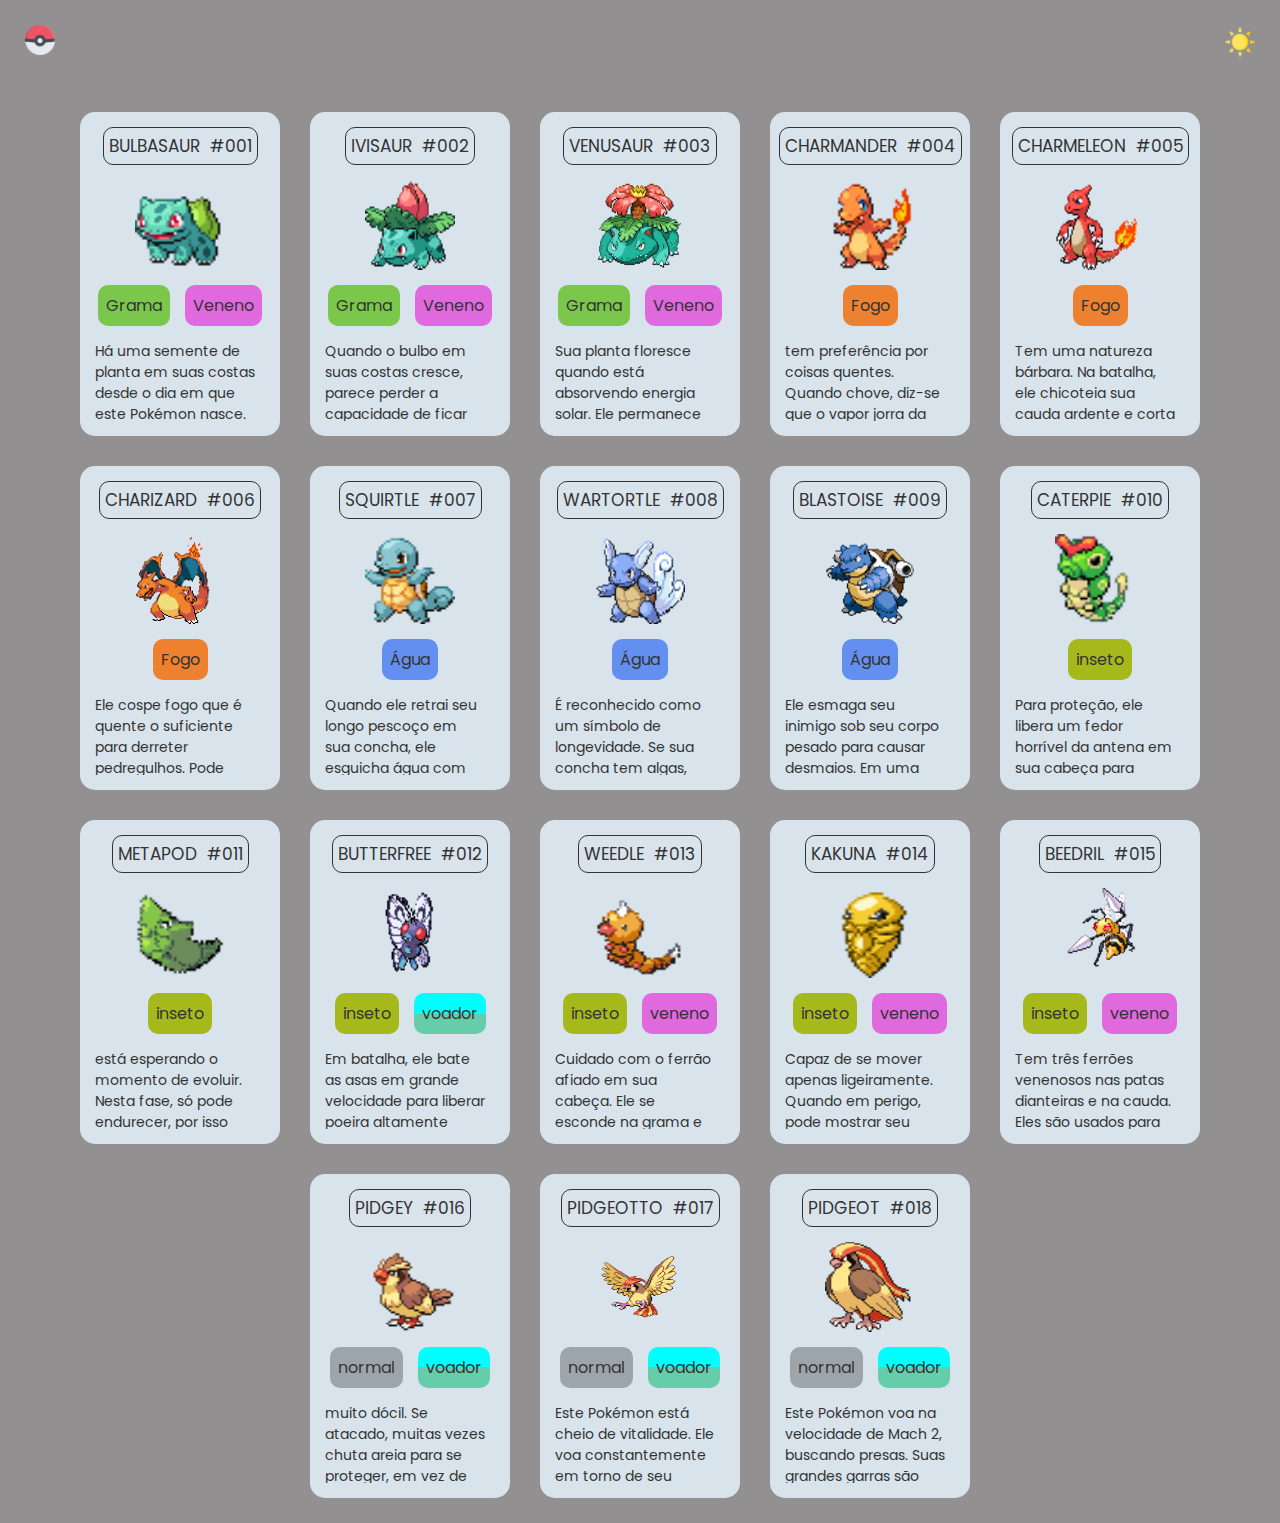
==== index.html @ 4001fbc0 "Add files via upload" ====
<!DOCTYPE html>
<html lang="en">

<head>
    <meta charset="UTF-8">
    <meta http-equiv="X-UA-Compatible" content="IE=edge">
    <meta name="viewport" content="width=device-width, initial-scale=1.0">
    <title>Listagem Pokémon - Semana do Zero ao Programador</title>

    <link rel="preconnect" href="https://fonts.googleapis.com">
    <link rel="preconnect" href="https://fonts.gstatic.com" crossorigin>
    <link href="https://fonts.googleapis.com/css2?family=Poppins:wght@300;500;800&display=swap" rel="stylesheet">

    <link rel="stylesheet" href="./src/css/reset.css">
    <link rel="stylesheet" href="./src/css/estilos.css">
    <link rel="stylesheet" href="./src/css/scrollbar.css">
</head>

<body>
    <header>
        <a href="#">
            <img src="./src/imagens/pokeball.png" alt="pokebola" class="logo" />
        </a>
        <button id="botao-alterar-tema">
            <img src="./src/imagens/sun.png" alt="imagem do sol" class="imagem-botao" />
        </button>
    </header>
    <main>
        <ul class="listagem-pokemon">
            <li class="cartao-pokemon">
                <div class="informacoes">
                    <span>Bulbasaur</span>
                    <span>#001</span>
                </div>

                <img src="./src/imagens/bulbasaur.gif" alt="Bulbasaur" class="gif">
                <ul class="tipos">
                    <li class="tipo grama">Grama</li>
                    <li class="tipo veneno">Veneno</li>
                </ul>
                <p class="descricao">Há uma semente de planta em suas costas desde o dia em que este Pokémon nasce. A
                    semente cresce lentamente.</p>

            <li class="cartao-pokemon">
                <div class="informacoes">
                    <span>Ivisaur</span>
                    <span>#002</span>
                </div>

                <img src="./src/imagens/ivysaur.gif" alt="Ivisarur.gif" class="gif">
                <ul class="tipos">
                    <li class="tipo grama">Grama</li>
                    <li class="tipo veneno">Veneno</li>
                </ul>
                <p class="descricao">Quando o bulbo em suas costas cresce, parece perder a capacidade de ficar de pé em
                    suas patas traseiras. </p>

            <li class="cartao-pokemon">
                <div class="informacoes">
                    <span>Venusaur</span>
                    <span>#003</span>
                </div>

                <img src="./src/imagens/venusaur.gif" alt="Venusaur" class="gif">
                <ul class="tipos">
                    <li class="tipo grama">Grama</li>
                    <li class="tipo veneno">Veneno</li>
                </ul>
                <p class="descricao">Sua planta floresce quando está absorvendo energia solar. Ele permanece em
                    movimento para buscar a luz solar</p>

            <li class="cartao-pokemon">
                <div class="informacoes">
                    <span>Charmander</span>
                    <span>#004</span>
                </div>

                <img src="./src/imagens/charmander.gif" alt="Charmander" class="gif">
                <ul class="tipos">
                    <li class="tipo fogo">Fogo</li>
                </ul>
                <p class="descricao">tem preferência por coisas quentes. Quando chove, diz-se que o vapor jorra da ponta
                    de sua cauda. </p>


            <li class="cartao-pokemon">
                <div class="informacoes">
                    <span>Charmeleon</span>
                    <span>#005</span>
                </div>

                <img src="./src/imagens/charmeleon.gif" alt="charmeleon" class="gif">
                <ul class="tipos">
                    <li class="tipo fogo">Fogo</li>
                </ul>
                <p class="descricao">Tem uma natureza bárbara. Na batalha, ele chicoteia sua cauda ardente e corta com
                    garras afiadas.</p>

            <li class="cartao-pokemon">
                <div class="informacoes">
                    <span>Charizard</span>
                    <span>#006</span>
                </div>

                <img src="./src/imagens/charizard.gif" alt="Charizard" class="gif">
                <ul class="tipos">
                    <li class="tipo fogo">Fogo</li>
                </ul>
                <p class="descricao">Ele cospe fogo que é quente o suficiente para derreter pedregulhos. Pode causar
                    incêndios florestais soprando chamas.

                </p>

            <li class="cartao-pokemon">
                <div class="informacoes">
                    <span>Squirtle</span>
                    <span>#007</span>
                </div>

                <img src="./src/imagens/squirtle.gif" alt="squirtle" class="gif">
                <ul class="tipos">
                    <li class="tipo agua">Água</li>
                </ul>
                <p class="descricao">Quando ele retrai seu longo pescoço em sua concha, ele esguicha água com força
                    vigorosa.

                </p>

            <li class="cartao-pokemon">
                <div class="informacoes">
                    <span>Wartortle</span>
                    <span>#008</span>
                </div>

                <img src="./src/imagens/wartortle.gif" alt="wartortle" class="gif">
                <ul class="tipos">
                    <li class="tipo agua">Água</li>
                </ul>
                <p class="descricao">É reconhecido como um símbolo de longevidade. Se sua concha tem algas, esse
                    Wartortle é muito antigo.

                </p>

            <li class="cartao-pokemon">
                <div class="informacoes">
                    <span>Blastoise</span>
                    <span>#009</span>
                </div>

                <img src="./src/imagens/blastoise.gif" alt="blastoise" class="gif">
                <ul class="tipos">
                    <li class="tipo agua">Água</li>
                </ul>
                <p class="descricao">Ele esmaga seu inimigo sob seu corpo pesado para causar desmaios. Em uma pitada,
                    ele se retirará dentro de sua concha.

                </p>

            <li class="cartao-pokemon">
                <div class="informacoes">
                    <span>Caterpie</span>
                    <span>#010</span>
                </div>

                <img src="./src/imagens/caterpie.gif" alt="caterpie" class="gif">
                <ul class="tipos">
                    <li class="tipo inseto">inseto</li>
                </ul>
                <p class="descricao">Para proteção, ele libera um fedor horrível da antena em sua cabeça para afastar os
                    inimigos.</p>

            <li class="cartao-pokemon">
                <div class="informacoes">
                    <span>Metapod</span>
                    <span>#011</span>
                </div>

                <img src="./src/imagens/metapod.gif" alt="metapod" class="gif">
                <ul class="tipos">
                    <li class="tipo inseto">inseto</li>
                </ul>
                <p class="descricao">está esperando o momento de evoluir. Nesta fase, só pode endurecer, por isso
                    permanece imóvel para evitar o ataque.</p>

            <li class="cartao-pokemon">
                <div class="informacoes">
                    <span>Butterfree</span>
                    <span>#012</span>
                </div>

                <img src="./src/imagens/butterfree.gif" alt="butterfree" class="gif">
                <ul class="tipos">
                    <li class="tipo inseto">inseto</li>
                    <li class="tipo voador">voador</li>
                </ul>
                <p class="descricao">Em batalha, ele bate as asas em grande velocidade para liberar poeira altamente
                    tóxica no ar.</p>

            <li class="cartao-pokemon">
                <div class="informacoes">
                    <span>Weedle</span>
                    <span>#013</span>
                </div>

                <img src="./src/imagens/weedle.gif" alt="weedle" class="gif">
                <ul class="tipos">
                    <li class="tipo inseto">inseto</li>
                    <li class="tipo veneno">veneno</li>
                </ul>
                <p class="descricao">Cuidado com o ferrão afiado em sua cabeça. Ele se esconde na grama e nos arbustos
                    onde come folhas.</p>

            <li class="cartao-pokemon">
                <div class="informacoes">
                    <span>Kakuna</span>
                    <span>#014</span>
                </div>

                <img src="./src/imagens/kakuna.gif" alt="kakuna" class="gif">
                <ul class="tipos">
                    <li class="tipo inseto">inseto</li>
                    <li class="tipo veneno">veneno</li>
                </ul>
                <p class="descricao">Capaz de se mover apenas ligeiramente. Quando em perigo, pode mostrar seu ferrão e
                    envenenar seu inimigo.</p>

            <li class="cartao-pokemon">
                <div class="informacoes">
                    <span>beedril</span>
                    <span>#015</span>
                </div>

                <img src="./src/imagens/beedrill.gif" alt="beedril" class="gif">
                <ul class="tipos">
                    <li class="tipo inseto">inseto</li>
                    <li class="tipo veneno">veneno</li>
                </ul>
                <p class="descricao">Tem três ferrões venenosos nas patas dianteiras e na cauda. Eles são usados ​​para
                    espetar seu inimigo repetidamente.</p>

            <li class="cartao-pokemon">
                <div class="informacoes">
                    <span>Pidgey</span>
                    <span>#016</span>
                </div>

                <img src="./src/imagens/pidgey.gif" alt="pidgey" class="gif">
                <ul class="tipos">
                    <li class="tipo normal">normal</li>
                    <li class="tipo voador">voador</li>
                </ul>
                <p class="descricao">muito dócil. Se atacado, muitas vezes chuta areia para se proteger, em vez de
                    revidar.</p>

            <li class="cartao-pokemon">
                <div class="informacoes">
                    <span>Pidgeotto</span>
                    <span>#017</span>
                </div>

                <img src="./src/imagens/pidgeotto.gif" alt="pidgeotto" class="gif">
                <ul class="tipos">
                    <li class="tipo normal">normal</li>
                    <li class="tipo voador">voador</li>
                </ul>
                <p class="descricao">Este Pokémon está cheio de vitalidade. Ele voa constantemente em torno de seu
                    grande território em busca de presas.</p>

            <li class="cartao-pokemon">
                <div class="informacoes">
                    <span>Pidgeot</span>
                    <span>#018</span>
                </div>

                <img src="./src/imagens/pidgeot.gif" alt="pidgeot" class="gif">
                <ul class="tipos">
                    <li class="tipo normal">normal</li>
                    <li class="tipo voador">voador</li>
                </ul>
                <p class="descricao">Este Pokémon voa na velocidade de Mach 2, buscando presas. Suas grandes garras são temidas como armas perversas.</p>
                





            </li>
        </ul>
    </main>
    <script src="./src/js/index.js"></script>
</body>

</html>
---- src/css/estilos.css ----
body {
    font-family:'Poppins', sans-serif;
    max-width: 1280px;
    margin: 0 auto;
    background-color: #5e5b5bad;
    color: #333333;
}

body.modo-escuro {
    background-color: #212121;
    color: #f5f5f5
}

header {
    display: flex;
    justify-content: space-between;
    padding: 25px;
}

header .logo,
header .imagem-botao {
    width: 30px;
    transition: 0.2s ease-in-out;
}

header #botao-alterar-tema {
    background: none;
    border: none;
}

header .logo:hover,
header .imagem-botao:hover,
main .cartao-pokemon:hover {
    transform: scale(1.05);
    cursor: pointer;
}

main {
    padding: 25px;
}

main .listagem-pokemon {
    display: flex;
    flex-wrap: wrap;
    gap: 30px;
    justify-content: center;
}

main .cartao-pokemon {
    background-color: #d8e3ec;
    width: 200px;
    padding: 15px;
    display: flex;
    flex-direction: column;
    align-items: center;
    gap: 15px;
    border-radius: 15px;
    transition: 0.2s ease-in-out;
}

main .cartao-pokemon:hover {
    background-color: #96d9d6;
}

.modo-escuro .cartao-pokemon {
    background-color: #a8a8a8;
}

main .cartao-pokemon .informacoes {
    display: flex;
    justify-content: space-between;
    border: 1px solid #333333;
    border-radius: 10px;
}

main .cartao-pokemon .informacoes span {
    padding: 5px;
    text-transform: uppercase;
    font-size: 17px;
}

main .cartao-pokemon .gif {
    width: 90px;
    height: 90px;
}

main .cartao-pokemon .tipos {
    display: flex;
    gap: 15px;
}

main .cartao-pokemon .tipo {
    padding: 8px;
    border-radius: 10px;
}

.grama{
    background-color: #7ac74c;
}

.veneno{
    background-color: #df67ddfb;
}

.fogo {
    background-color: #ee8130;
}

.agua{
    background-color: #6390f0;
}

.inseto{
    background-color: #a6b91a;
}

.voador {
    background-image:linear-gradient( 0deg, #66cdaa 50%, #00ffff 0%) ;
}


.normal{
    background-color: #46464765;
}


main .descricao{
    max-height: 80px;
    overflow-y: scroll;
    font-size: 14px;
    padding-right: 10px;
}
---- src/css/scrollbar.css ----
/* ===== Scrollbar CSS ===== */

*::-webkit-scrollbar {
    width: 12px;
  }

  *::-webkit-scrollbar-track {
    background: #f1e9e9;
  }

  *::-webkit-scrollbar-thumb {
    background-color: #582965;
    border-radius: 10px;
    border: 3px solid #ffffff;
  }
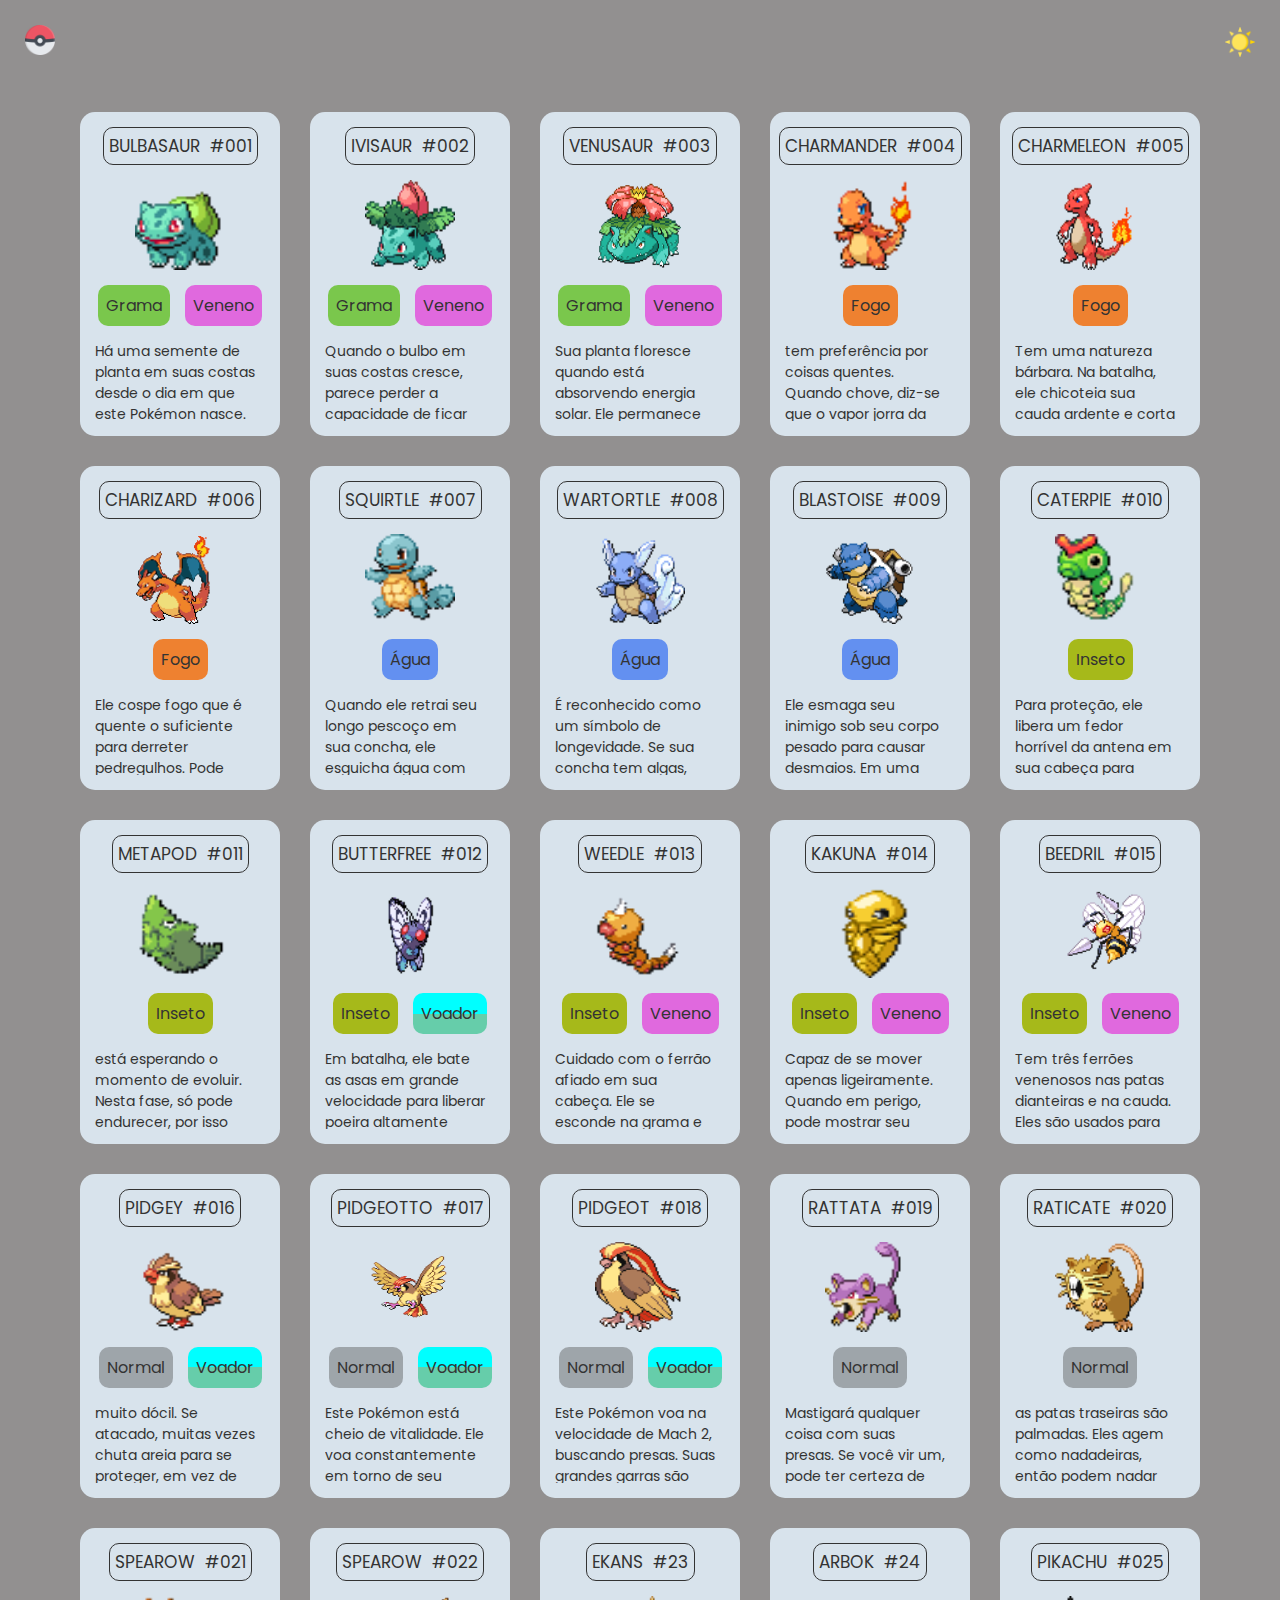
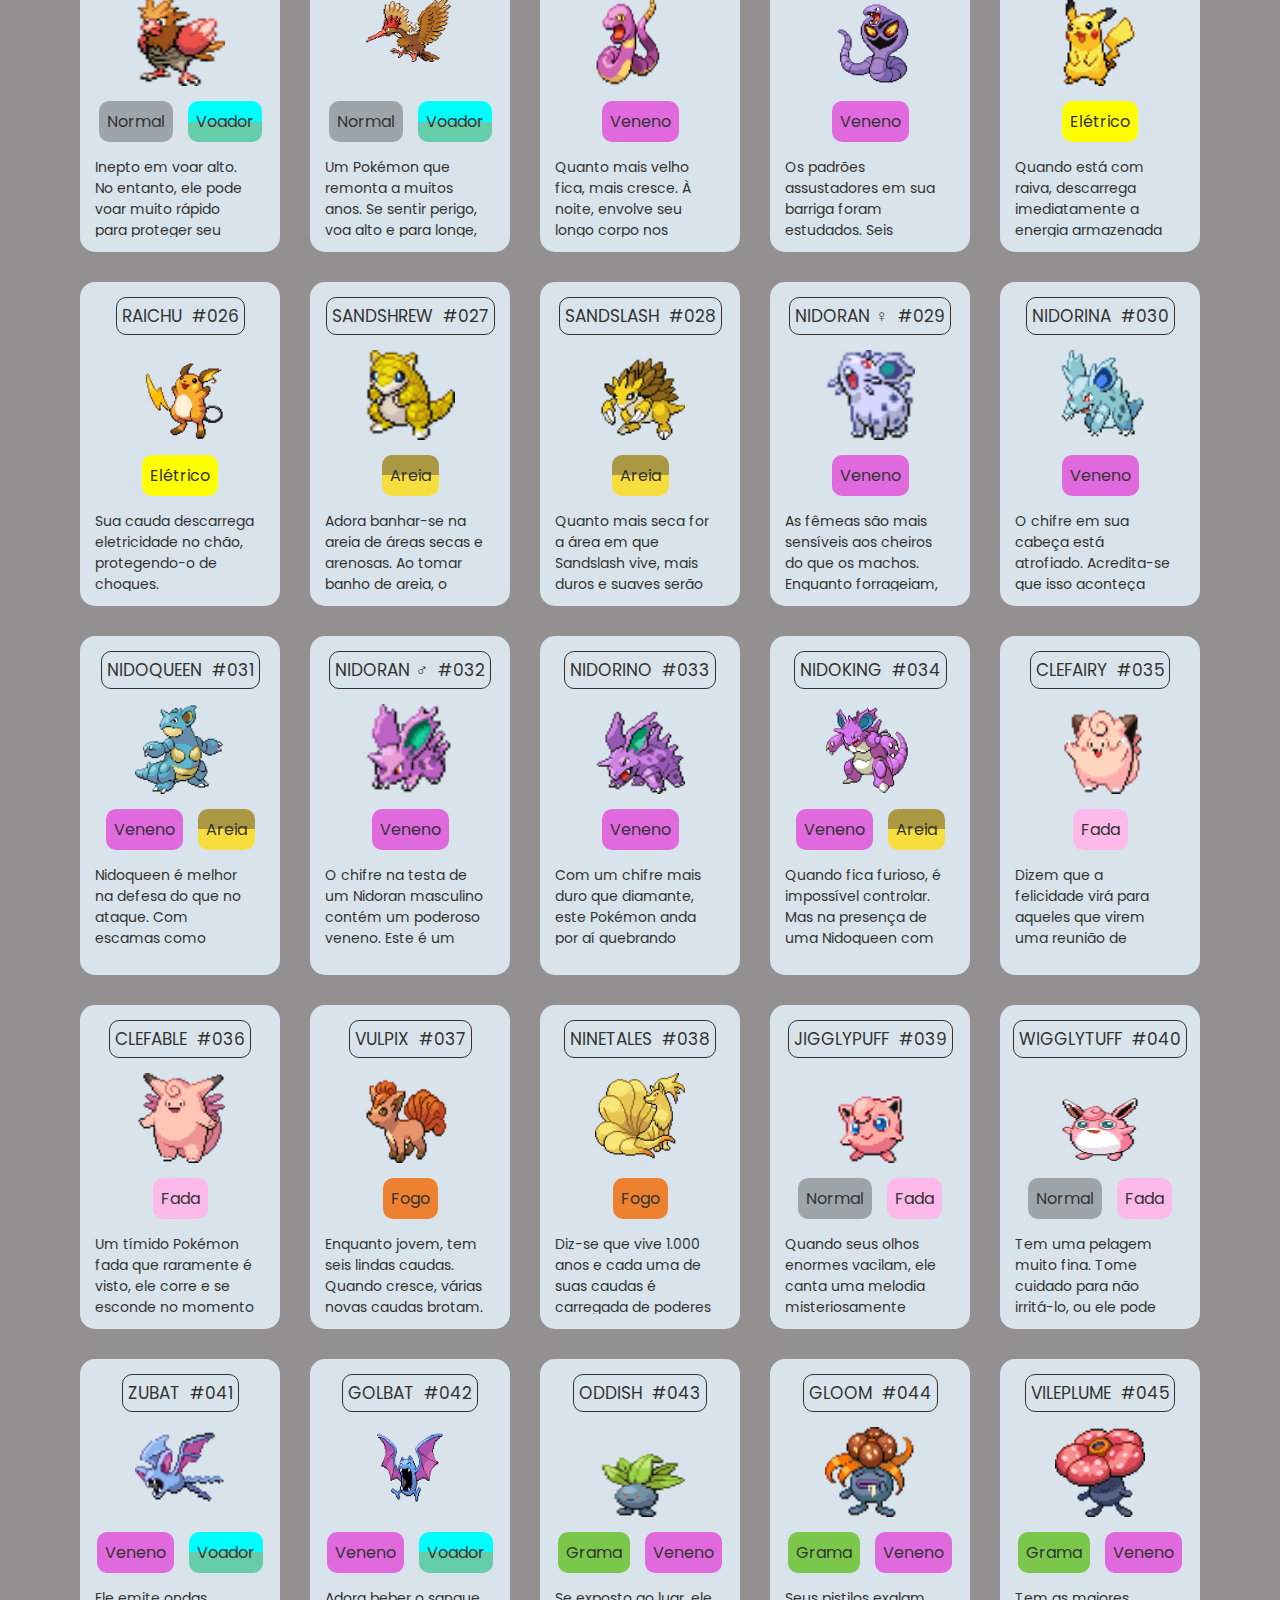
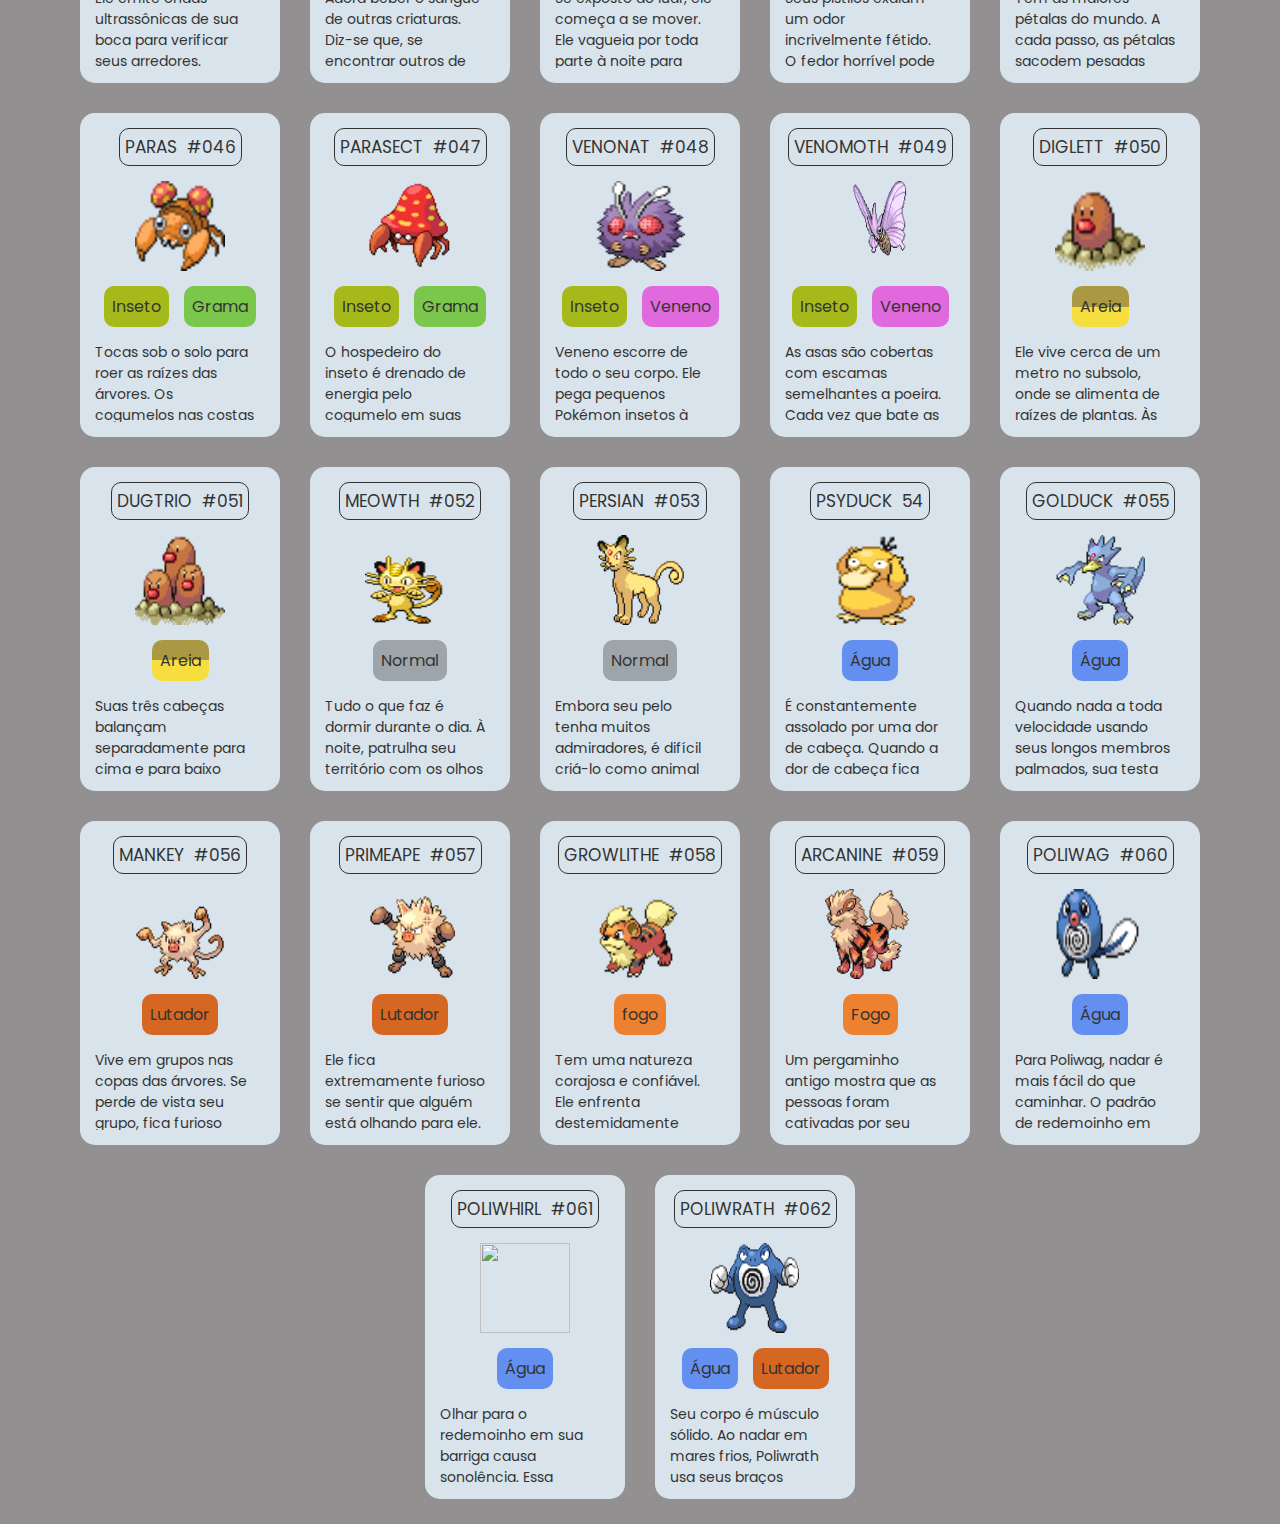
==== commit 8da606ce: "Add files via upload" ====
--- a/index.html
+++ b/index.html
@@ -164,7 +164,7 @@
 
                 <img src="./src/imagens/caterpie.gif" alt="caterpie" class="gif">
                 <ul class="tipos">
-                    <li class="tipo inseto">inseto</li>
+                    <li class="tipo inseto">Inseto</li>
                 </ul>
                 <p class="descricao">Para proteção, ele libera um fedor horrível da antena em sua cabeça para afastar os
                     inimigos.</p>
@@ -177,7 +177,7 @@
 
                 <img src="./src/imagens/metapod.gif" alt="metapod" class="gif">
                 <ul class="tipos">
-                    <li class="tipo inseto">inseto</li>
+                    <li class="tipo inseto">Inseto</li>
                 </ul>
                 <p class="descricao">está esperando o momento de evoluir. Nesta fase, só pode endurecer, por isso
                     permanece imóvel para evitar o ataque.</p>
@@ -190,8 +190,8 @@
 
                 <img src="./src/imagens/butterfree.gif" alt="butterfree" class="gif">
                 <ul class="tipos">
-                    <li class="tipo inseto">inseto</li>
-                    <li class="tipo voador">voador</li>
+                    <li class="tipo inseto">Inseto</li>
+                    <li class="tipo voador">Voador</li>
                 </ul>
                 <p class="descricao">Em batalha, ele bate as asas em grande velocidade para liberar poeira altamente
                     tóxica no ar.</p>
@@ -204,8 +204,8 @@
 
                 <img src="./src/imagens/weedle.gif" alt="weedle" class="gif">
                 <ul class="tipos">
-                    <li class="tipo inseto">inseto</li>
-                    <li class="tipo veneno">veneno</li>
+                    <li class="tipo inseto">Inseto</li>
+                    <li class="tipo veneno">Veneno</li>
                 </ul>
                 <p class="descricao">Cuidado com o ferrão afiado em sua cabeça. Ele se esconde na grama e nos arbustos
                     onde come folhas.</p>
@@ -218,8 +218,8 @@
 
                 <img src="./src/imagens/kakuna.gif" alt="kakuna" class="gif">
                 <ul class="tipos">
-                    <li class="tipo inseto">inseto</li>
-                    <li class="tipo veneno">veneno</li>
+                    <li class="tipo inseto">Inseto</li>
+                    <li class="tipo veneno">Veneno</li>
                 </ul>
                 <p class="descricao">Capaz de se mover apenas ligeiramente. Quando em perigo, pode mostrar seu ferrão e
                     envenenar seu inimigo.</p>
@@ -232,8 +232,8 @@
 
                 <img src="./src/imagens/beedrill.gif" alt="beedril" class="gif">
                 <ul class="tipos">
-                    <li class="tipo inseto">inseto</li>
-                    <li class="tipo veneno">veneno</li>
+                    <li class="tipo inseto">Inseto</li>
+                    <li class="tipo veneno">Veneno</li>
                 </ul>
                 <p class="descricao">Tem três ferrões venenosos nas patas dianteiras e na cauda. Eles são usados ​​para
                     espetar seu inimigo repetidamente.</p>
@@ -246,8 +246,8 @@
 
                 <img src="./src/imagens/pidgey.gif" alt="pidgey" class="gif">
                 <ul class="tipos">
-                    <li class="tipo normal">normal</li>
-                    <li class="tipo voador">voador</li>
+                    <li class="tipo normal">Normal</li>
+                    <li class="tipo voador">Voador</li>
                 </ul>
                 <p class="descricao">muito dócil. Se atacado, muitas vezes chuta areia para se proteger, em vez de
                     revidar.</p>
@@ -260,8 +260,8 @@
 
                 <img src="./src/imagens/pidgeotto.gif" alt="pidgeotto" class="gif">
                 <ul class="tipos">
-                    <li class="tipo normal">normal</li>
-                    <li class="tipo voador">voador</li>
+                    <li class="tipo normal">Normal</li>
+                    <li class="tipo voador">Voador</li>
                 </ul>
                 <p class="descricao">Este Pokémon está cheio de vitalidade. Ele voa constantemente em torno de seu
                     grande território em busca de presas.</p>
@@ -274,16 +274,602 @@
 
                 <img src="./src/imagens/pidgeot.gif" alt="pidgeot" class="gif">
                 <ul class="tipos">
-                    <li class="tipo normal">normal</li>
-                    <li class="tipo voador">voador</li>
-                </ul>
-                <p class="descricao">Este Pokémon voa na velocidade de Mach 2, buscando presas. Suas grandes garras são temidas como armas perversas.</p>
-                
-
-
-
-
-
+                    <li class="tipo normal">Normal</li>
+                    <li class="tipo voador">Voador</li>
+                </ul>
+                <p class="descricao">Este Pokémon voa na velocidade de Mach 2, buscando presas. Suas grandes garras são
+                    temidas como armas perversas.</p>
+
+            <li class="cartao-pokemon">
+                <div class="informacoes">
+                    <span>Rattata</span>
+                    <span>#019</span>
+                </div>
+
+                <img src="./src/imagens/rattata.gif" alt="Rattata" class="gif">
+                <ul class="tipos">
+                    <li class="tipo normal">Normal</li>
+                </ul>
+                <p class="descricao">Mastigará qualquer coisa com suas presas. Se você vir um, pode ter certeza de que
+                    mais 40 vivem na área.</p>
+
+            <li class="cartao-pokemon">
+                <div class="informacoes">
+                    <span>Raticate</span>
+                    <span>#020</span>
+                </div>
+
+                <img src="./src/imagens/raticate.gif" alt="Raticate" class="gif">
+                <ul class="tipos">
+                    <li class="tipo normal">Normal</li>
+                </ul>
+                <p class="descricao">as patas traseiras são palmadas. Eles agem como nadadeiras, então podem nadar em
+                    rios e caçar presas.
+                </p>
+
+            <li class="cartao-pokemon">
+                <div class="informacoes">
+                    <span>spearow</span>
+                    <span>#021</span>
+                </div>
+
+                <img src="./src/imagens/spearow.gif" alt="spearow" class="gif">
+                <ul class="tipos">
+                    <li class="tipo normal">Normal</li>
+                    <li class="tipo voador">Voador</li>
+                </ul>
+                <p class="descricao">Inepto em voar alto. No entanto, ele pode voar muito rápido para proteger seu
+                    território.</p>
+
+            <li class="cartao-pokemon">
+                <div class="informacoes">
+                    <span>spearow</span>
+                    <span>#022</span>
+                </div>
+
+                <img src="./src/imagens/fearow.gif" alt="fearow" class="gif">
+                <ul class="tipos">
+                    <li class="tipo normal">Normal</li>
+                    <li class="tipo voador">Voador</li>
+                </ul>
+                <p class="descricao">Um Pokémon que remonta a muitos anos. Se sentir perigo, voa alto e para longe,
+                    instantaneamente.</p>
+
+            <li class="cartao-pokemon">
+                <div class="informacoes">
+                    <span>Ekans</span>
+                    <span>#23</span>
+                </div>
+
+                <img src="./src/imagens/ekans.gif" alt="ekans" class="gif">
+                <ul class="tipos">
+                    <li class="tipo veneno">Veneno</li>
+                </ul>
+                <p class="descricao">Quanto mais velho fica, mais cresce. À noite, envolve seu longo corpo nos galhos
+                    das árvores para descansar.</p>
+
+            <li class="cartao-pokemon">
+                <div class="informacoes">
+                    <span>Arbok</span>
+                    <span>#24</span>
+                </div>
+
+                <img src="./src/imagens/arbok.gif" alt="arbok" class="gif">
+                <ul class="tipos">
+                    <li class="tipo veneno">Veneno</li>
+                </ul>
+                <p class="descricao">Os padrões assustadores em sua barriga foram estudados. Seis variações foram
+                    confirmadas.
+
+            <li class="cartao-pokemon">
+                <div class="informacoes">
+                    <span>Pikachu</span>
+                    <span>#025</span>
+                </div>
+
+                <img src="./src/imagens/pikachu.gif" alt="pikachu" class="gif">
+                <ul class="tipos">
+                    <li class="tipo eletrico">Elétrico</li>
+                </ul>
+                <p class="descricao">Quando está com raiva, descarrega imediatamente a energia armazenada nas bolsas de
+                    suas bochechas.</p>
+
+            <li class="cartao-pokemon">
+                <div class="informacoes">
+                    <span>Raichu</span>
+                    <span>#026</span>
+                </div>
+
+                <img src="./src/imagens/raichu.gif" alt="raichu" class="gif">
+                <ul class="tipos">
+                    <li class="tipo eletrico">Elétrico</li>
+                </ul>
+                <p class="descricao">Sua cauda descarrega eletricidade no chão, protegendo-o de choques.</p>
+
+            <li class="cartao-pokemon">
+                <div class="informacoes">
+                    <span>Sandshrew</span>
+                    <span>#027</span>
+                </div>
+
+                <img src="./src/imagens/sandshrew.gif" alt="sandshrew" class="gif">
+                <ul class="tipos">
+                    <li class="tipo areia">Areia</li>
+                </ul>
+                <p class="descricao">Adora banhar-se na areia de áreas secas e arenosas. Ao tomar banho de areia, o
+                    Pokémon se livra da sujeira e umidade grudadas em seu corpo.</p>
+
+            <li class="cartao-pokemon">
+                <div class="informacoes">
+                    <span>sandslash</span>
+                    <span>#028</span>
+                </div>
+
+                <img src="./src/imagens/sandslash.gif" alt="sandslash" class="gif">
+                <ul class="tipos">
+                    <li class="tipo areia">Areia</li>
+                </ul>
+                <p class="descricao">Quanto mais seca for a área em que Sandslash vive, mais duros e suaves serão os
+                    espinhos do Pokémon quando tocados.
+                </p>
+            <li class="cartao-pokemon">
+                <div class="informacoes">
+                    <span>Nidoran ♀</span>
+                    <span>#029</span>
+                </div>
+
+                <img src="./src/imagens/Nidoran♀.gif" alt="Nidoran♀" class="gif">
+                <ul class="tipos">
+                    <li class="tipo veneno">Veneno</li>
+                </ul>
+                <p class="descricao">As fêmeas são mais sensíveis aos cheiros do que os machos. Enquanto forrageiam,
+                    eles usam seus bigodes para verificar a direção do vento e ficar a favor dos predadores.
+                </p>
+
+            <li class="cartao-pokemon">
+                <div class="informacoes">
+                    <span>nidorina</span>
+                    <span>#030</span>
+                </div>
+
+                <img src="./src/imagens/nidorina.gif" alt="nidorina" class="gif">
+                <ul class="tipos">
+                    <li class="tipo veneno">Veneno</li>
+                </ul>
+                <p class="descricao">O chifre em sua cabeça está atrofiado. Acredita-se que isso aconteça para que os
+                    filhos de Nidorina não sejam cutucados enquanto a mãe os alimenta.</p>
+
+
+            <li class="cartao-pokemon">
+                <div class="informacoes">
+                    <span>nidoqueen</span>
+                    <span>#031</span>
+                </div>
+
+                <img src="./src/imagens/nidoqueen.gif" alt="nidoqueen" class="gif">
+                <ul class="tipos">
+                    <li class="tipo veneno">Veneno</li>
+                    <li class="tipo areia">Areia</li>
+                </ul>
+                <p class="descricao">Nidoqueen é melhor na defesa do que no ataque. Com escamas como armaduras, este
+                    Pokémon protegerá seus filhos de qualquer tipo de ataque.</p>
+
+            <li class="cartao-pokemon">
+                <div class="informacoes">
+                    <span>nidoran ♂</span>
+                    <span>#032</span>
+                </div>
+
+                <img src="./src/imagens/nidoran♂.gif" alt="nidoran♂" class="gif">
+                <ul class="tipos">
+                    <li class="tipo veneno">Veneno</li>
+                </ul>
+                <p class="descricao">O chifre na testa de um Nidoran masculino contém um poderoso veneno. Este é um
+                    Pokémon muito cauteloso, sempre esticando suas grandes orelhas.</p>
+
+            <li class="cartao-pokemon">
+                <div class="informacoes">
+                    <span>Nidorino</span>
+                    <span>#033</span>
+                </div>
+
+                <img src="./src/imagens/nidorino.gif" alt="nidorino" class="gif">
+                <ul class="tipos">
+                    <li class="tipo veneno">Veneno</li>
+                </ul>
+                <p class="descricao">Com um chifre mais duro que diamante, este Pokémon anda por aí quebrando
+                    pedregulhos enquanto procura uma pedra da lua.</p>
+
+            <li class="cartao-pokemon">
+                <div class="informacoes">
+                    <span>nidoking</span>
+                    <span>#034</span>
+                </div>
+
+                <img src="./src/imagens/nidoking.gif" alt="" class="gif">
+                <ul class="tipos">
+                    <li class="tipo veneno">Veneno</li>
+                    <li class="tipo areia">Areia</li>
+                </ul>
+                <p class="descricao">Quando fica furioso, é impossível controlar. Mas na presença de uma Nidoqueen com
+                    quem convive há muito tempo, Nidoking se acalma.</p>
+
+                </p>
+
+            <li class="cartao-pokemon">
+                <div class="informacoes">
+                    <span>Clefairy</span>
+                    <span>#035</span>
+                </div>
+
+                <img src="./src/imagens/clefairy.gif" alt="" class="gif">
+                <ul class="tipos">
+                    <li class="tipo fada">Fada</li>
+                </ul>
+                <p class="descricao">Dizem que a felicidade virá para aqueles que virem uma reunião de Clefairy dançando
+                    sob a lua cheia.</p>
+
+            <li class="cartao-pokemon">
+                <div class="informacoes">
+                    <span>Clefable</span>
+                    <span>#036</span>
+                </div>
+
+                <img src="./src/imagens/clefable.gif" alt="" class="gif">
+                <ul class="tipos">
+                    <li class="tipo fada">Fada</li>
+                </ul>
+                <p class="descricao">Um tímido Pokémon fada que raramente é visto, ele corre e se esconde no momento em
+                    que detecta as pessoas.</p>
+
+            <li class="cartao-pokemon">
+                <div class="informacoes">
+                    <span>vulpix</span>
+                    <span>#037</span>
+                </div>
+
+                <img src="./src/imagens/vulpix.gif" alt="" class="gif">
+                <ul class="tipos">
+                    <li class="tipo fogo">Fogo</li>
+                </ul>
+                <p class="descricao">Enquanto jovem, tem seis lindas caudas. Quando cresce, várias novas caudas brotam.
+                </p>
+
+            <li class="cartao-pokemon">
+                <div class="informacoes">
+                    <span>Ninetales</span>
+                    <span>#038</span>
+                </div>
+
+                <img src="./src/imagens/ninetales.gif" alt="" class="gif">
+                <ul class="tipos">
+                    <li class="tipo fogo">Fogo</li>
+                </ul>
+                <p class="descricao">Diz-se que vive 1.000 anos e cada uma de suas caudas é carregada de poderes
+                    sobrenaturais.</p>
+
+            <li class="cartao-pokemon">
+                <div class="informacoes">
+                    <span>Jigglypuff</span>
+                    <span>#039</span>
+                </div>
+
+                <img src="./src/imagens/jigglypuff.gif" alt="" class="gif">
+                <ul class="tipos">
+                    <li class="tipo normal">Normal</li>
+                    <li class="tipo fada">Fada</li>
+                </ul>
+                <p class="descricao">Quando seus olhos enormes vacilam, ele canta uma melodia misteriosamente
+                    reconfortante que embala seus inimigos para dormir.</p>
+
+            <li class="cartao-pokemon">
+                <div class="informacoes">
+                    <span>Wigglytuff</span>
+                    <span>#040</span>
+                </div>
+
+                <img src="./src/imagens/Wigglytuff.gif" alt="" class="gif">
+                <ul class="tipos">
+                    <li class="tipo normal">Normal</li>
+                    <li class="tipo fada">Fada</li>
+                </ul>
+                <p class="descricao">Tem uma pelagem muito fina. Tome cuidado para não irritá-lo, ou ele pode inflar
+                    constantemente e bater com força.</p>
+
+            <li class="cartao-pokemon">
+                <div class="informacoes">
+                    <span>Zubat</span>
+                    <span>#041</span>
+                </div>
+
+                <img src="./src/imagens/zubat.gif" alt="" class="gif">
+                <ul class="tipos">
+                    <li class="tipo veneno">Veneno</li>
+                    <li class="tipo voador">Voador</li>
+                </ul>
+                <p class="descricao">Ele emite ondas ultrassônicas de sua boca para verificar seus arredores. Mesmo em
+                    cavernas apertadas, Zubat voa com habilidade.</p>
+
+            <li class="cartao-pokemon">
+                <div class="informacoes">
+                    <span>Golbat</span>
+                    <span>#042</span>
+                </div>
+
+                <img src="./src/imagens/Golbat.gif" alt="" class="gif">
+                <ul class="tipos">
+                    <li class="tipo veneno">Veneno</li>
+                    <li class="tipo voador">Voador</li>
+                </ul>
+                <p class="descricao">Adora beber o sangue de outras criaturas. Diz-se que, se encontrar outros de sua
+                    espécie passando fome, às vezes compartilha o sangue que colheu.</p>
+
+            <li class="cartao-pokemon">
+                <div class="informacoes">
+                    <span>oddish</span>
+                    <span>#043</span>
+                </div>
+
+                <img src="./src/imagens/oddish.gif" alt="" class="gif">
+                <ul class="tipos">
+                    <li class="tipo grama">Grama</li>
+                    <li class="tipo veneno">Veneno</li>
+                </ul>
+                <p class="descricao">Se exposto ao luar, ele começa a se mover. Ele vagueia por toda parte à noite para
+                    espalhar suas sementes.</p>
+
+            <li class="cartao-pokemon">
+                <div class="informacoes">
+                    <span>Gloom</span>
+                    <span>#044</span>
+                </div>
+
+                <img src="./src/imagens/gloom.gif" alt="" class="gif">
+                <ul class="tipos">
+                    <li class="tipo grama">Grama</li>
+                    <li class="tipo veneno">Veneno</li>
+                </ul>
+                <p class="descricao">Seus pistilos exalam um odor incrivelmente fétido. O fedor horrível pode causar
+                    desmaios a uma distância de 1,25 milhas.</p>
+
+            <li class="cartao-pokemon">
+                <div class="informacoes">
+                    <span>Vileplume</span>
+                    <span>#045</span>
+                </div>
+
+                <img src="./src/imagens/vileplume.gif" alt="" class="gif">
+                <ul class="tipos">
+                    <li class="tipo grama">Grama</li>
+                    <li class="tipo veneno">Veneno</li>
+                </ul>
+                <p class="descricao">Tem as maiores pétalas do mundo. A cada passo, as pétalas sacodem pesadas nuvens de
+                    pólen tóxico.</p>
+
+            <li class="cartao-pokemon">
+                <div class="informacoes">
+                    <span>Paras</span>
+                    <span>#046</span>
+                </div>
+
+                <img src="./src/imagens/paras.gif" alt="" class="gif">
+                <ul class="tipos">
+                    <li class="tipo inseto">Inseto</li>
+                    <li class="tipo grama">Grama</li>
+                </ul>
+                <p class="descricao">Tocas sob o solo para roer as raízes das árvores. Os cogumelos nas costas absorvem
+                    a maior parte da nutrição.</p>
+
+            <li class="cartao-pokemon">
+                <div class="informacoes">
+                    <span>Parasect</span>
+                    <span>#047</span>
+                </div>
+
+                <img src="./src/imagens/parasect.gif" alt="" class="gif">
+                <ul class="tipos">
+                    <li class="tipo inseto">Inseto</li>
+                    <li class="tipo grama">Grama</li>
+                </ul>
+                <p class="descricao">O hospedeiro do inseto é drenado de energia pelo cogumelo em suas costas. O
+                    cogumelo parece fazer todo o pensamento.</p>
+
+            <li class="cartao-pokemon">
+                <div class="informacoes">
+                    <span>Venonat</span>
+                    <span>#048</span>
+                </div>
+
+                <img src="./src/imagens/venonat.gif" alt="" class="gif">
+                <ul class="tipos">
+                    <li class="tipo inseto">Inseto</li>
+                    <li class="tipo veneno">Veneno</li>
+                </ul>
+                <p class="descricao">Veneno escorre de todo o seu corpo. Ele pega pequenos Pokémon insetos à noite que
+                    são atraídos pela luz.</p>
+
+            <li class="cartao-pokemon">
+                <div class="informacoes">
+                    <span>venomoth</span>
+                    <span>#049</span>
+                </div>
+
+                <img src="./src/imagens/Venomoth.gif" alt="" class="gif">
+                <ul class="tipos">
+                    <li class="tipo inseto">Inseto</li>
+                    <li class="tipo veneno">Veneno</li>
+                </ul>
+                <p class="descricao">As asas são cobertas com escamas semelhantes a poeira. Cada vez que bate as asas,
+                    solta poeira altamente tóxica.</p>
+
+            <li class="cartao-pokemon">
+                <div class="informacoes">
+                    <span>Diglett</span>
+                    <span>#050</span>
+                </div>
+
+                <img src="./src/imagens/diglett.gif" alt="" class="gif">
+                <ul class="tipos">
+                    <li class="tipo areia">Areia</li>
+                </ul>
+                <p class="descricao">Ele vive cerca de um metro no subsolo, onde se alimenta de raízes de plantas. Às
+                    vezes aparece acima do solo.</p>
+
+            <li class="cartao-pokemon">
+                <div class="informacoes">
+                    <span>Dugtrio</span>
+                    <span>#051</span>
+                </div>
+
+                <img src="./src/imagens/dugtrio.gif" alt="" class="gif">
+                <ul class="tipos">
+                    <li class="tipo areia">Areia</li>
+                </ul>
+                <p class="descricao">Suas três cabeças balançam separadamente para cima e para baixo para soltar o solo
+                    próximo, facilitando a escavação.</p>
+
+            <li class="cartao-pokemon">
+                <div class="informacoes">
+                    <span>Meowth</span>
+                    <span>#052</span>
+                </div>
+
+                <img src="./src/imagens/meowth.gif" alt="" class="gif">
+                <ul class="tipos">
+                    <li class="tipo normal">Normal</li>
+                </ul>
+                <p class="descricao">Tudo o que faz é dormir durante o dia. À noite, patrulha seu território com os
+                    olhos brilhando.</p>
+
+            <li class="cartao-pokemon">
+                <div class="informacoes">
+                    <span>Persian</span>
+                    <span>#053</span>
+                </div>
+
+                <img src="./src/imagens/persian.gif" alt="" class="gif">
+                <ul class="tipos">
+                    <li class="tipo normal">Normal</li>
+                </ul>
+                <p class="descricao">Embora seu pelo tenha muitos admiradores, é difícil criá-lo como animal de
+                    estimação por causa de sua mesquinhez inconstante.</p>
+
+            <li class="cartao-pokemon">
+                <div class="informacoes">
+                    <span>psyduck</span>
+                    <span>54</span>
+                </div>
+
+                <img src="./src/imagens/psyduck.gif" alt="" class="gif">
+                <ul class="tipos">
+                    <li class="tipo agua">Água</li>
+                </ul>
+                <p class="descricao">É constantemente assolado por uma dor de cabeça. Quando a dor de cabeça fica
+                    intensa, ela começa a usar poderes misteriosos.</p>
+
+            <li class="cartao-pokemon">
+                <div class="informacoes">
+                    <span>golduck</span>
+                    <span>#055</span>
+                </div>
+
+                <img src="./src/imagens/golduck.gif" alt="" class="gif">
+                <ul class="tipos">
+                    <li class="tipo agua">Água</li>
+                </ul>
+                <p class="descricao">Quando nada a toda velocidade usando seus longos membros palmados, sua testa de
+                    alguma forma começa a brilhar.</p>
+
+            <li class="cartao-pokemon">
+                <div class="informacoes">
+                    <span>Mankey</span>
+                    <span>#056</span>
+                </div>
+
+                <img src="./src/imagens/mankey.gif" alt="" class="gif">
+                <ul class="tipos">
+                    <li class="tipo lutador">Lutador</li>
+                </ul>
+                <p class="descricao">Vive em grupos nas copas das árvores. Se perde de vista seu grupo, fica furioso com
+                    sua solidão.</p>
+
+            <li class="cartao-pokemon">
+                <div class="informacoes">
+                    <span>primeape</span>
+                    <span>#057</span>
+                </div>
+
+                <img src="./src/imagens/primeape.gif" alt="" class="gif">
+                <ul class="tipos">
+                    <li class="tipo lutador">Lutador</li>
+                </ul>
+                <p class="descricao">Ele fica extremamente furioso se sentir que alguém está olhando para ele. Ele
+                    persegue qualquer um que encontre seu brilho.</p>
+
+            <li class="cartao-pokemon">
+                <div class="informacoes">
+                    <span>growlithe</span>
+                    <span>#058</span>
+                </div>
+
+                <img src="./src/imagens/growlithe.gif" alt="" class="gif">
+                <ul class="tipos">
+                    <li class="tipo fogo">fogo</li>
+                </ul>
+                <p class="descricao">Tem uma natureza corajosa e confiável. Ele enfrenta destemidamente inimigos maiores
+                    e mais fortes.</p>
+
+            <li class="cartao-pokemon">
+                <div class="informacoes">
+                    <span>Arcanine</span>
+                    <span>#059</span>
+                </div>
+
+                <img src="./src/imagens/arcanine.gif" alt="" class="gif">
+                <ul class="tipos">
+                    <li class="tipo fogo">Fogo</li>
+                </ul>
+                <p class="descricao">Um pergaminho antigo mostra que as pessoas foram cativadas por seu movimento
+                    enquanto corria pelas pradarias.</p>
+
+            <li class="cartao-pokemon">
+                <div class="informacoes">
+                    <span>poliwag</span>
+                    <span>#060</span>
+                </div>
+
+                <img src="./src/imagens/poliwag.gif" alt="" class="gif">
+                <ul class="tipos">
+                    <li class="tipo agua">Água</li>
+                </ul>
+                <p class="descricao">Para Poliwag, nadar é mais fácil do que caminhar. O padrão de redemoinho em sua
+                    barriga é, na verdade, parte das entranhas do Pokémon que aparecem através da pele.</p>
+
+            <li class="cartao-pokemon">
+                <div class="informacoes">
+                    <span>poliwhirl</span>
+                    <span>#061</span>
+                </div>
+
+                <img src="./src/imagens/poliwhirl.gif" alt="" class="gif">
+                <ul class="tipos">
+                    <li class="tipo agua">Água</li>
+                </ul>
+                <p class="descricao">Olhar para o redemoinho em sua barriga causa sonolência. Essa característica de
+                    Poliwhirl tem sido usada no lugar de canções de ninar para fazer as crianças dormirem.</p>
+
+            <li class="cartao-pokemon">
+                <div class="informacoes">
+                    <span>poliwrath</span>
+                    <span>#062</span>
+                </div>
+
+                <img src="./src/imagens/Poliwrath.gif" alt="" class="gif">
+                <ul class="tipos">
+                    <li class="tipo agua">Água</li>
+                    <li class="tipo lutador">Lutador</li>
+                </ul>
+                <p class="descricao">Seu corpo é músculo sólido. Ao nadar em mares frios, Poliwrath usa seus braços impressionantes para quebrar o gelo flutuante e seguir em frente.</p>
             </li>
         </ul>
     </main>
--- a/src/css/estilos.css
+++ b/src/css/estilos.css
@@ -123,6 +123,21 @@
     background-color: #46464765;
 }
 
+.eletrico{
+    background-color: yellow;
+}
+
+.areia{
+    background-image: linear-gradient( 0deg, #f7de3f 50%, #ab9842 0% );
+}
+
+.fada{
+    background-color: #FDB9E9;
+}
+
+.lutador{
+    background-color: #D56723;
+}
 
 main .descricao{
     max-height: 80px;
